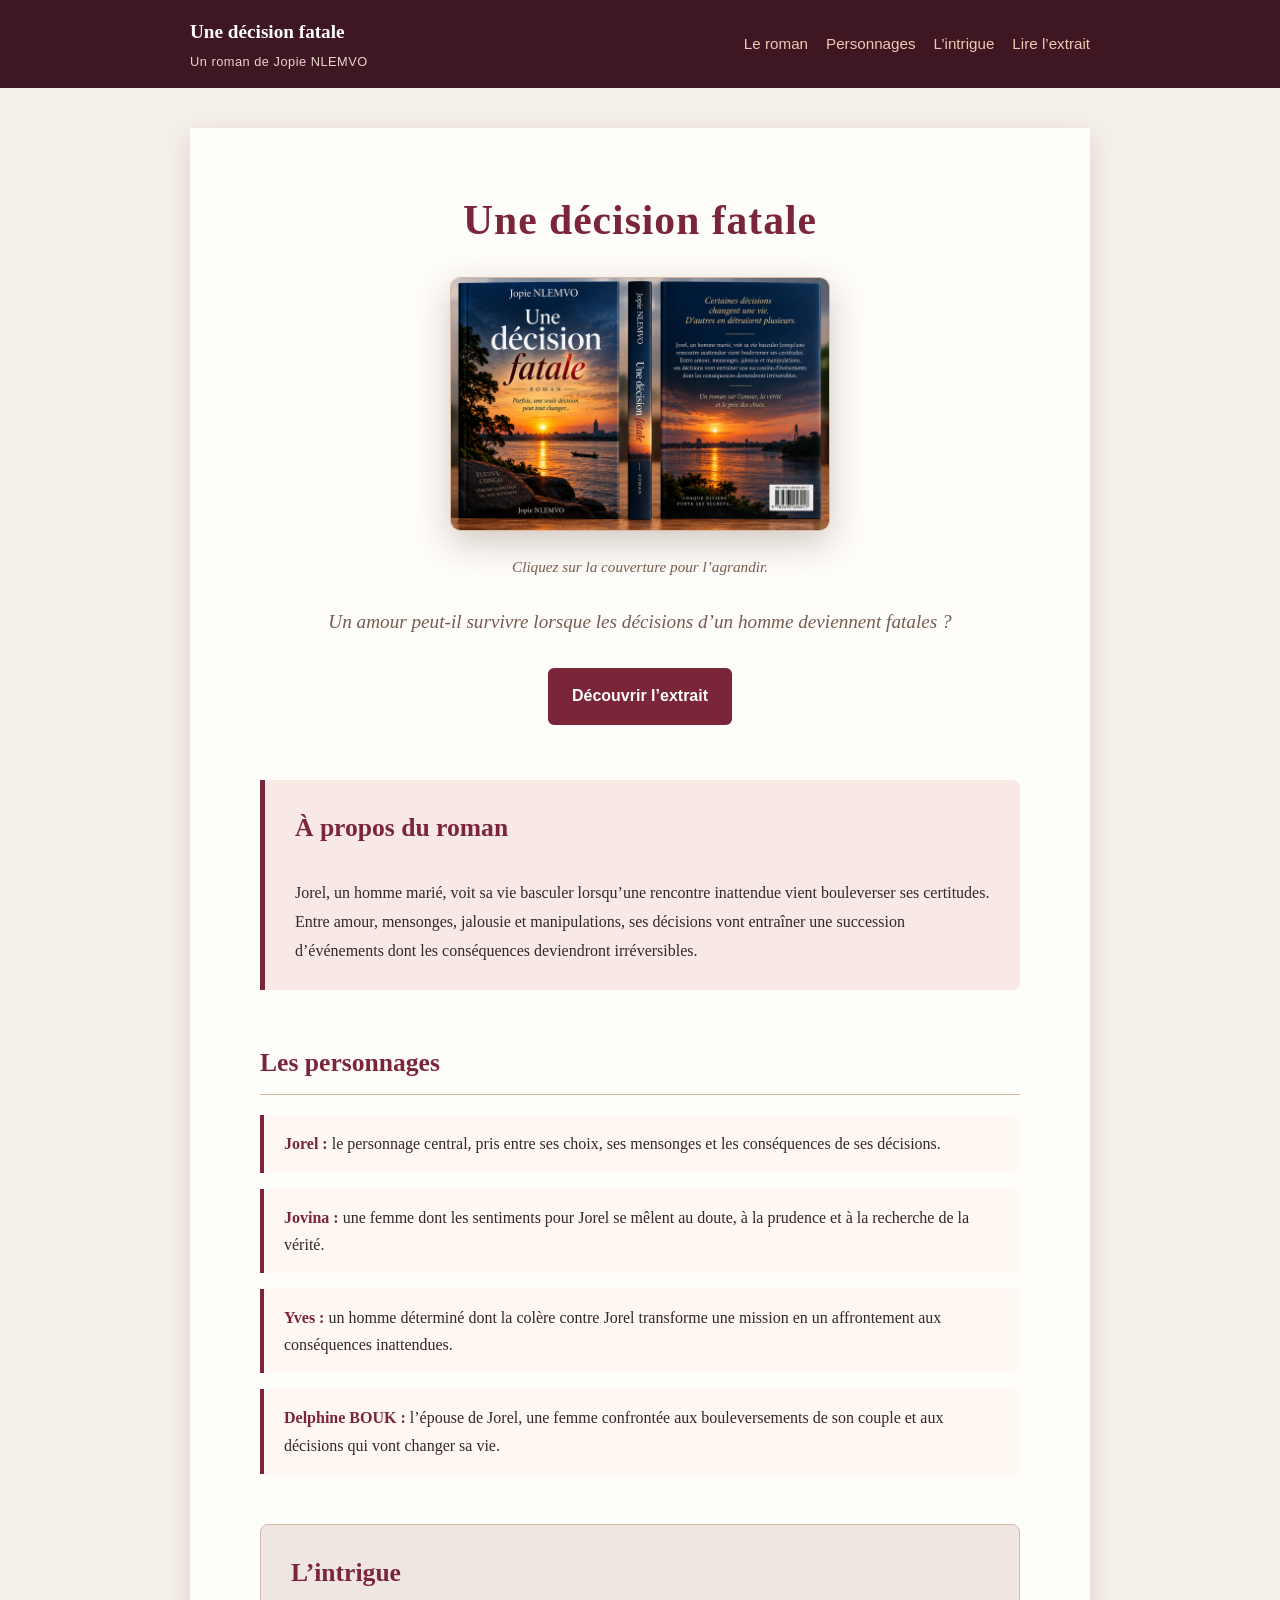
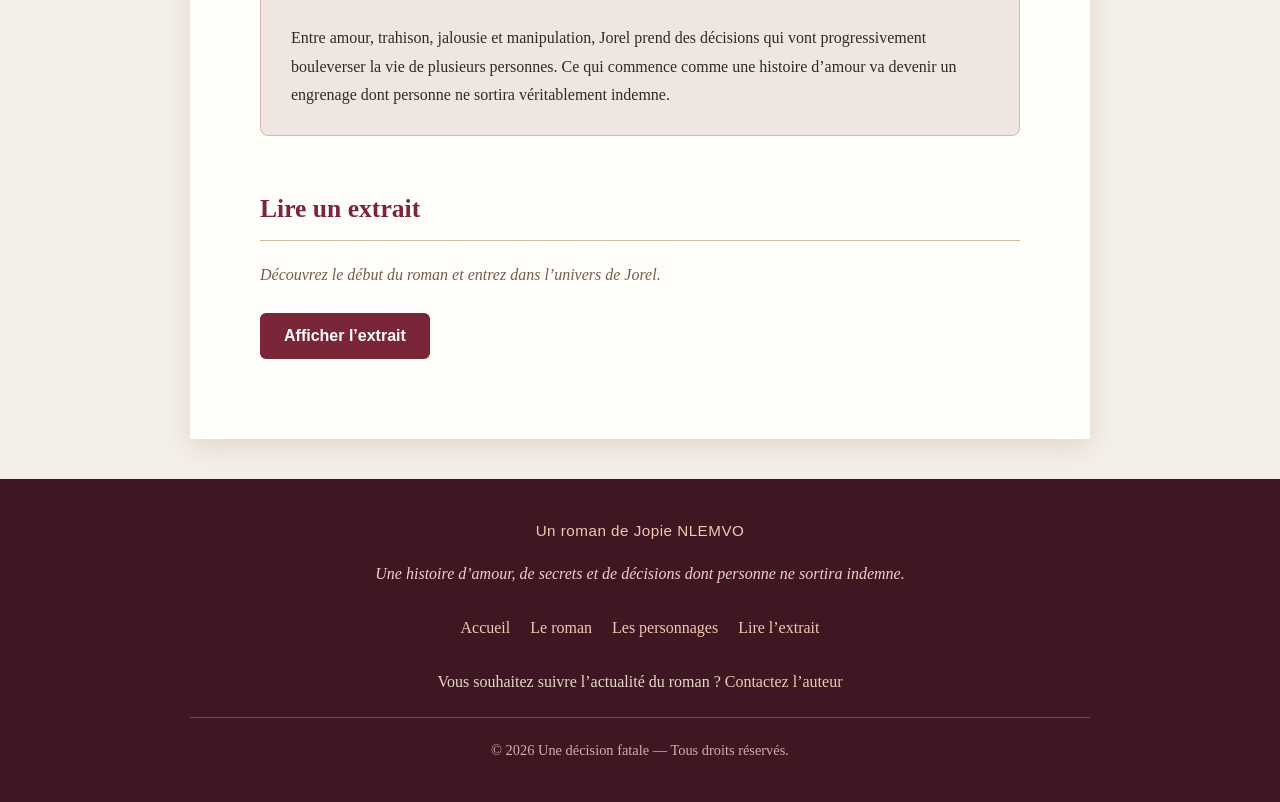
==== index.html @ bcffdbcb "Première version du site Une décision fatale" ====
<!DOCTYPE html>
<html lang="fr">
<head>
  <!-- Encodage des caractères : permet d'afficher les accents correctement -->
  <meta charset="UTF-8">

  <!-- Rend le site lisible sur téléphone et tablette -->
  <meta name="viewport" content="width=device-width, initial-scale=1.0">

  <!-- Titre affiché dans l'onglet du navigateur -->
  <title>Une décision fatale</title>

  <!-- Description utile pour les moteurs de recherche -->
  <meta
    name="description"
    content="Découvrez Une décision fatale, un roman d'amour, de secrets, de jalousie et de décisions irréversibles."
  >

  <!-- Liaison avec le fichier CSS -->
  <link rel="stylesheet" href="style.css">
</head>

<body id="top">

  <!-- En-tête du site -->
  <header class="entete">
    <div class="entete-contenu">

      <!-- Nom du roman dans l'en-tête -->
      <div class="identite-auteur">
  <a class="logo" href="#top">Une décision fatale</a>

  <p class="auteur-haut">
    Un roman de Jopie NLEMVO
  </p>
</div>

      <!-- nav contient les liens de navigation principaux -->
      <nav class="navigation" aria-label="Navigation principale">
        <a href="#a-propos">Le roman</a>
        <a href="#personnages">Personnages</a>
        <a href="#intrigue">L’intrigue</a>
        <a href="#extrait">Lire l’extrait</a>
      </nav>

    </div>
  </header>

  <!-- Contenu principal de la page -->
  <main>

    <!-- Présentation visuelle principale -->
    <section class="hero" aria-labelledby="titre-roman">
      <h1 id="titre-roman">Une décision fatale</h1>

      <!-- Bouton qui contient la couverture : l'image devient accessible au clavier -->
      <button
        id="ouvrir-couverture"
        class="bouton-couverture"
        type="button"
        aria-label="Agrandir la couverture du roman Une décision fatale"
      >
        <img
          src="couverture.png"
          alt="Couverture du roman Une décision fatale"
        >
      </button>

      <p class="consigne-couverture">
        Cliquez sur la couverture pour l’agrandir.
      </p>

      <p class="introduction">
        Un amour peut-il survivre lorsque les décisions d’un homme deviennent fatales ?
      </p>

      <!-- Lien qui dirige l'utilisateur vers la section de l'extrait -->
      <a class="bouton-principal" href="#extrait">
        Découvrir l’extrait
      </a>
    </section>

    <!-- À propos du roman -->
    <section class="a-propos" id="a-propos">
      <h2>À propos du roman</h2>

      <p>
        Jorel, un homme marié, voit sa vie basculer lorsqu’une rencontre
        inattendue vient bouleverser ses certitudes. Entre amour, mensonges,
        jalousie et manipulations, ses décisions vont entraîner une succession
        d’événements dont les conséquences deviendront irréversibles.
      </p>
    </section>

    <!-- Présentation des personnages -->
    <section class="personnages" id="personnages">
      <h2>Les personnages</h2>

      <!-- ul signifie "unordered list" : liste sans ordre numérique -->
      <ul>
        <li>
          <strong>Jorel :</strong> le personnage central, pris entre ses choix,
          ses mensonges et les conséquences de ses décisions.
        </li>

        <li>
          <strong>Jovina :</strong> une femme dont les sentiments pour Jorel se
          mêlent au doute, à la prudence et à la recherche de la vérité.
        </li>

        <li>
          <strong>Yves :</strong> un homme déterminé dont la colère contre Jorel
          transforme une mission en un affrontement aux conséquences inattendues.
        </li>

        <li>
          <strong>Delphine BOUK :</strong> l’épouse de Jorel, une femme confrontée
          aux bouleversements de son couple et aux décisions qui vont changer sa vie.
        </li>
      </ul>
    </section>

    <!-- Résumé de l'intrigue -->
    <section class="intrigue" id="intrigue">
      <h2>L’intrigue</h2>

      <p>
        Entre amour, trahison, jalousie et manipulation, Jorel prend des
        décisions qui vont progressivement bouleverser la vie de plusieurs
        personnes. Ce qui commence comme une histoire d’amour va devenir un
        engrenage dont personne ne sortira véritablement indemne.
      </p>
    </section>

    <!-- Extrait à lire -->
    <section class="extrait" id="extrait">
      <h2>Lire un extrait</h2>

      <p class="texte-extrait">
        Découvrez le début du roman et entrez dans l’univers de Jorel.
      </p>

      <!-- Bouton contrôlé par JavaScript -->
      <button
        id="bouton-extrait"
        type="button"
        aria-expanded="false"
      >
        Afficher l’extrait
      </button>

      <!-- hidden signifie que cette partie est invisible au chargement -->
      <div id="contenu-extrait" hidden>
        <h3>Chapitre 1</h3>

        <p>Le premier courrier arriva un mardi matin.</p>

        <p>
          Jorel le trouva posé sur la table, entre une facture d’électricité et
          un dessin de Pyjo.
        </p>

        <p>Il reconnut immédiatement l’enveloppe.</p>

        <p>Il resta quelques secondes sans la toucher.</p>

        <p>
          Depuis qu’il avait rencontré Maître Chérubin Banz, le divorce n’était
          plus seulement une phrase prononcée dans un bureau d’avocat.
        </p>

        <p>
          Il avait désormais une adresse.<br>
          Une date.<br>
          Des documents.<br>
          Des conséquences.
        </p>

        <p>Jorel ouvrit l’enveloppe.</p>

        <p>Il parcourut les premières lignes sans vraiment les lire.</p>

        <p>La procédure était engagée.</p>

        <p>
          Certaines informations devaient être communiquées. La situation des
          enfants devait être précisée. Le logement. Les ressources. Les dépenses.
          L’organisation de la vie quotidienne.
        </p>

        <p>Il posa le document.</p>

        <p>
          Jusqu’à présent, il avait pensé au divorce comme à une porte.<br>
          On décidait de l’ouvrir. Puis on la franchissait.
        </p>

        <p>
          Il commençait à comprendre que ce n’était pas une porte.<br>
          C’était une maison entière qu’il fallait réorganiser.
        </p>

        <p>— C’est arrivé ?</p>

        <p>La voix de Delphine BOUK le fit relever la tête.</p>

        <p>Elle venait d’entrer dans la pièce.</p>

        <p>Jorel regarda l’enveloppe.</p>

        <p>— Oui.</p>

        <p>Elle ne demanda pas ce que disait le courrier. Elle savait.</p>

        <p>Elle s’assit en face de lui.</p>

        <p>Pendant quelques secondes, aucun des deux ne parla.</p>

        <p>Puis Delphine BOUK demanda :</p>

        <p>— Tu sais déjà comment ça va fonctionner pour les enfants ?</p>

        <p>Jorel hésita.</p>

        <p>— Pas encore.</p>

        <p>— Leur école ?</p>

        <p>— Il faudra en parler.</p>

        <p>— Le logement ?</p>

        <p>— Je ne sais pas.</p>

        <p>Elle acquiesça lentement.</p>

        <p>
          Il y avait dans son regard quelque chose que Jorel connaissait mal.
          Ce n’était pas de la colère. Ce n’était pas non plus de la tristesse
          pure. C’était la fatigue de quelqu’un qui venait de comprendre qu’une
          décision prise par une personne pouvait modifier la vie de toute une
          famille.
        </p>

        <p>— Tu avais réfléchi à tout ça ? demanda-t-elle.</p>

        <p>Jorel baissa les yeux.</p>

        <p>— Je savais que ce serait compliqué.</p>

        <p>— Ce n’est pas ce que je t’ai demandé.</p>

        <p>Il releva les yeux.</p>

        <p>Elle poursuivit :</p>

        <p>— Est-ce que tu avais réfléchi à tout ça ?</p>

        <p>Jorel ne répondit pas immédiatement.</p>

        <p>— Non.</p>

        <p>Delphine BOUK hocha doucement la tête.</p>

        <p>— Moi non plus.</p>

        <p>Cette phrase le toucha davantage qu’un reproche.</p>
      </div>
    </section>
  </main>

  <!-- footer : informations situées à la fin du site -->
  <footer class="footer">
    <div class="footer-contenu">

      <p class="footer-auteur">
  Un roman de Jopie NLEMVO
</p>

      <p class="footer-phrase">
        Une histoire d’amour, de secrets et de décisions dont personne ne sortira indemne.
      </p>

      <!-- nav secondaire : liens utiles dans le pied de page -->
      <nav class="footer-navigation" aria-label="Navigation du pied de page">
        <a href="#top">Accueil</a>
        <a href="#a-propos">Le roman</a>
        <a href="#personnages">Les personnages</a>
        <a href="#extrait">Lire l’extrait</a>
      </nav>

      <!-- Remplace l'adresse par ton adresse professionnelle ou supprime ce paragraphe -->
      <p class="footer-contact">
        Vous souhaitez suivre l’actualité du roman ?
        <a href="mailto:ton-adresse@email.com">Contactez l’auteur</a>
      </p>

      <p class="footer-droits">
        © 2026 Une décision fatale — Tous droits réservés.
      </p>

    </div>
  </footer>

  <!-- Fenêtre modale : elle reste cachée jusqu'au clic sur la couverture -->
  <dialog id="fenetre-couverture" class="fenetre-couverture">
    <button
      id="fermer-couverture"
      class="fermer-couverture"
      type="button"
      aria-label="Fermer l’image agrandie"
    >
      ×
    </button>

    <img
      src="couverture.png"
      alt="Couverture agrandie du roman Une décision fatale"
    >
  </dialog>

  <!-- Liaison avec le fichier JavaScript -->
  <script src="script.js"></script>
</body>
</html>
---- style.css ----
/* Retire les marges par défaut et facilite le calcul des tailles */
* {
  box-sizing: border-box;
  margin: 0;
  padding: 0;
}

/* Rend les déplacements vers les ancres plus doux */
html {
  scroll-behavior: smooth;
}

/* Couleurs et style général de la page */
body {
  background: #f4efe8;
  color: #2f2a27;
  font-family: Georgia, "Times New Roman", serif;
  line-height: 1.8;
}

/* Empêche le contenu de toucher les bords et centre la page */
main {
  background: #fffdf9;
  box-shadow: 0 8px 25px rgba(70, 45, 30, 0.12);
  margin: 40px auto;
  max-width: 900px;
  padding: 55px 70px;
}

/* En-tête fixé en haut du document */
.entete {
  background: #3e1722;
  padding: 15px 20px;
}

/* Aligne le logo et le menu */
.entete-contenu {
  align-items: center;
  display: flex;
  justify-content: space-between;
  margin: 0 auto;
  max-width: 900px;
}

/* Style du nom du roman dans l'en-tête */
.logo {
  color: #ffffff;
  font-size: 1.2rem;
  font-weight: bold;
  text-decoration: none;
}

.identite-auteur {
  display: flex;
  flex-direction: column;
}

.auteur-haut {
  color: #ead4cb;
  font-family: Arial, sans-serif;
  font-size: 0.8rem;
  letter-spacing: 0.5px;
  margin: 0;
  text-align: left;
}

/* Place les liens du menu sur une même ligne */
.navigation {
  display: flex;
  flex-wrap: wrap;
  gap: 10px 18px;
  justify-content: center;
}

/* Style des liens du menu */
.navigation a {
  color: #f5c6b4;
  font-family: Arial, sans-serif;
  font-size: 0.95rem;
  text-decoration: none;
}

/* Style au passage de la souris */
.navigation a:hover {
  color: #ffffff;
  text-decoration: underline;
}

/* Contour visible lors de la navigation au clavier */
.navigation a:focus-visible,
.logo:focus-visible {
  outline: 2px solid #ffffff;
  outline-offset: 4px;
}

/* Zone principale avec titre, image et bouton */
.hero {
  text-align: center;
}

/* Titre principal */
h1 {
  color: #7b2638;
  font-size: 2.6rem;
  letter-spacing: 1px;
  margin-bottom: 20px;
}

/* Tous les titres de niveau 2 */
h2 {
  border-bottom: 1px solid #d8b9a5;
  color: #7b2638;
  font-size: 1.6rem;
  margin: 50px 0 20px;
  padding-bottom: 8px;
}

/* Titre de chapitre dans l'extrait */
h3 {
  color: #7b2638;
  font-size: 1.35rem;
  margin: 0 0 24px;
  text-align: center;
}

/* Phrase d'accroche */
.introduction {
  color: #765c50;
  font-size: 1.2rem;
  font-style: italic;
  margin: 24px auto;
  max-width: 650px;
  text-align: center;
}

/* Bouton qui contient la couverture */
.bouton-couverture {
  background: transparent;
  border: none;
  cursor: zoom-in;
  display: inline-block;
  padding: 0;
}

/* Image du livre sur la page */
.bouton-couverture img {
  border: 1px solid #d8b9a5;
  border-radius: 10px;
  box-shadow: 0 12px 35px rgba(70, 45, 30, 0.25);
  display: block;
  height: auto;
  max-width: 380px;
  transition: transform 0.3s ease, box-shadow 0.3s ease;
  width: 100%;
}

/* Légère animation au survol de la couverture */
.bouton-couverture:hover img {
  box-shadow: 0 16px 40px rgba(70, 45, 30, 0.35);
  transform: scale(1.03);
}

/* Contour au clavier */
.bouton-couverture:focus-visible {
  border-radius: 10px;
  outline: 3px solid #7b2638;
  outline-offset: 5px;
}

/* Petit texte sous la couverture */
.consigne-couverture {
  color: #765c50;
  font-size: 0.95rem;
  font-style: italic;
  margin: 12px 0 0;
  text-align: center;
}

/* Style général des paragraphes */
p {
  margin-bottom: 18px;
  text-align: justify;
}

/* Bouton/lien principal */
.bouton-principal {
  background: #7b2638;
  border: 2px solid #7b2638;
  border-radius: 6px;
  color: #ffffff;
  display: inline-block;
  font-family: Arial, sans-serif;
  font-size: 1rem;
  font-weight: bold;
  margin-top: 5px;
  padding: 12px 22px;
  text-decoration: none;
  transition: background 0.25s ease, color 0.25s ease, transform 0.25s ease;
}

/* Effet au survol du bouton */
.bouton-principal:hover {
  background: transparent;
  color: #7b2638;
  transform: translateY(-2px);
}

.bouton-principal:focus-visible {
  outline: 3px solid #c99675;
  outline-offset: 3px;
}

/* Bloc de présentation du roman */
.a-propos {
  background: #f8e9e5;
  border-left: 5px solid #7b2638;
  border-radius: 0 8px 8px 0;
  margin-top: 55px;
  padding: 25px 30px;
}

.a-propos h2 {
  border-bottom: none;
  margin-top: 0;
}

.a-propos p {
  margin-bottom: 0;
  text-align: left;
}

/* Liste des personnages */
.personnages ul {
  display: grid;
  gap: 16px;
  list-style: none;
}

/* Une carte pour chaque personnage */
.personnages li {
  background: #fff7f2;
  border-left: 4px solid #7b2638;
  border-radius: 0 8px 8px 0;
  line-height: 1.7;
  padding: 15px 20px;
}

/* Nom du personnage */
.personnages strong {
  color: #7b2638;
}

/* Bloc de l'intrigue */
.intrigue {
  background: #f0e6e1;
  border: 1px solid #d8b9a5;
  border-radius: 8px;
  margin-top: 50px;
  padding: 25px 30px;
}

.intrigue h2 {
  border-bottom: none;
  margin-top: 0;
}

.intrigue p {
  margin-bottom: 0;
  text-align: left;
}

/* Partie qui contient le bouton et le texte de l'extrait */
.extrait {
  margin-top: 50px;
}

/* Phrase avant le bouton */
.texte-extrait {
  color: #765c50;
  font-style: italic;
  text-align: left;
}

/* Bouton qui affiche ou cache le texte */
#bouton-extrait {
  background: #7b2638;
  border: 2px solid #7b2638;
  border-radius: 6px;
  color: #ffffff;
  cursor: pointer;
  font-family: Arial, sans-serif;
  font-size: 1rem;
  font-weight: bold;
  margin: 5px 0 25px;
  padding: 12px 22px;
  transition: background 0.25s ease, color 0.25s ease, transform 0.25s ease;
}

/* Effet du bouton extrait */
#bouton-extrait:hover {
  background: transparent;
  color: #7b2638;
  transform: translateY(-2px);
}

#bouton-extrait:focus-visible {
  outline: 3px solid #c99675;
  outline-offset: 3px;
}

/* Boîte contenant le chapitre, lorsqu'il est affiché */
#contenu-extrait {
  background: #fffaf5;
  border-left: 5px solid #7b2638;
  border-radius: 0 8px 8px 0;
  padding: 25px 30px;
}

/* Paragraphes de l'extrait */
#contenu-extrait p {
  text-align: justify;
}

/* Retire l'espace en bas du dernier paragraphe */
#contenu-extrait p:last-child {
  margin-bottom: 0;
}

/* Première lettre décorative du premier paragraphe */
#contenu-extrait p:first-of-type::first-letter {
  color: #7b2638;
  float: left;
  font-size: 3.5rem;
  line-height: 0.9;
  padding-right: 8px;
}

/* Fenêtre qui affiche la couverture agrandie */
.fenetre-couverture {
  background: transparent;
  border: none;
  margin: auto;
  max-height: 100vh;
  max-width: 100vw;
  overflow: visible;
  padding: 25px;
}

/* Fond sombre derrière la fenêtre */
.fenetre-couverture::backdrop {
  background: rgba(0, 0, 0, 0.88);
}

/* Image dans la fenêtre agrandie */
.fenetre-couverture img {
  border-radius: 8px;
  box-shadow: 0 10px 45px rgba(0, 0, 0, 0.65);
  display: block;
  height: auto;
  max-height: 90vh;
  max-width: 90vw;
  width: auto;
}

/* Bouton X pour fermer la fenêtre */
.fermer-couverture {
  background: #7b2638;
  border: 2px solid #ffffff;
  border-radius: 50%;
  color: #ffffff;
  cursor: pointer;
  font-family: Arial, sans-serif;
  font-size: 1.8rem;
  font-weight: bold;
  height: 42px;
  line-height: 32px;
  padding: 0;
  position: absolute;
  right: 5px;
  top: 5px;
  width: 42px;
}

/* Couleurs du bouton X au survol */
.fermer-couverture:hover {
  background: #ffffff;
  color: #7b2638;
}

.fermer-couverture:focus-visible {
  outline: 3px solid #ffffff;
  outline-offset: 3px;
}

/* Pied de page : partie située sous le contenu principal */
.footer {
  background: #3e1722;
  color: #f8e9e5;
  padding: 38px 20px;
  text-align: center;
}

/* Limite la largeur du contenu du footer */
.footer-contenu {
  margin: 0 auto;
  max-width: 900px;
}

/* Titre dans le footer */
.footer-titre {
  color: #ffffff;
  font-size: 1.5rem;
  font-weight: bold;
  letter-spacing: 1px;
  margin-bottom: 8px;
  text-align: center;
}

.footer-auteur {
  color: #f5c6b4;
  font-family: Arial, sans-serif;
  font-size: 0.95rem;
  letter-spacing: 0.5px;
  margin-bottom: 16px;
  text-align: center;
}

/* Phrase promotionnelle dans le footer */
.footer-phrase {
  color: #ead4cb;
  font-style: italic;
  margin: 0 auto 25px;
  max-width: 620px;
  text-align: center;
}

/* nav du footer : aligne les liens */
.footer-navigation {
  display: flex;
  flex-wrap: wrap;
  gap: 10px 20px;
  justify-content: center;
  margin-bottom: 25px;
}

/* Liens du footer */
.footer-navigation a,
.footer-contact a {
  color: #f5c6b4;
  text-decoration: none;
}

/* Effet lorsque la souris passe sur les liens */
.footer-navigation a:hover,
.footer-contact a:hover {
  color: #ffffff;
  text-decoration: underline;
}

/* Contour au clavier */
.footer-navigation a:focus-visible,
.footer-contact a:focus-visible {
  outline: 2px solid #ffffff;
  outline-offset: 4px;
}

/* Contact dans le footer */
.footer-contact {
  color: #ead4cb;
  margin-bottom: 20px;
  text-align: center;
}

/* Mentions de droits d'auteur */
.footer-droits {
  border-top: 1px solid rgba(255, 255, 255, 0.25);
  color: #cfafb0;
  font-size: 0.9rem;
  margin-bottom: 0;
  padding-top: 20px;
  text-align: center;
}

/* Adaptation sur téléphone et petits écrans */
@media (max-width: 700px) {
  .entete-contenu {
    flex-direction: column;
    gap: 12px;
  }

  .navigation {
    gap: 8px 14px;
  }

  main {
    margin: 20px 10px;
    padding: 30px 22px;
  }

  h1 {
    font-size: 2rem;
  }

  h2 {
    font-size: 1.35rem;
  }

  .introduction {
    font-size: 1.05rem;
  }

  p,
  #contenu-extrait p {
    line-height: 1.7;
    text-align: left;
  }

  .bouton-couverture img {
    max-width: 280px;
  }

  .a-propos,
  .intrigue,
  #contenu-extrait {
    padding: 20px;
  }

  .personnages li {
    padding: 15px;
  }

  #bouton-extrait {
    width: 100%;
  }

  .fenetre-couverture {
    padding: 15px;
  }

  .fenetre-couverture img {
    max-height: 86vh;
    max-width: 94vw;
  }

  .fermer-couverture {
    right: 0;
    top: 0;
  }

  .footer {
    padding: 30px 20px;
  }

  .footer-navigation {
    align-items: center;
    flex-direction: column;
    gap: 10px;
  }
}
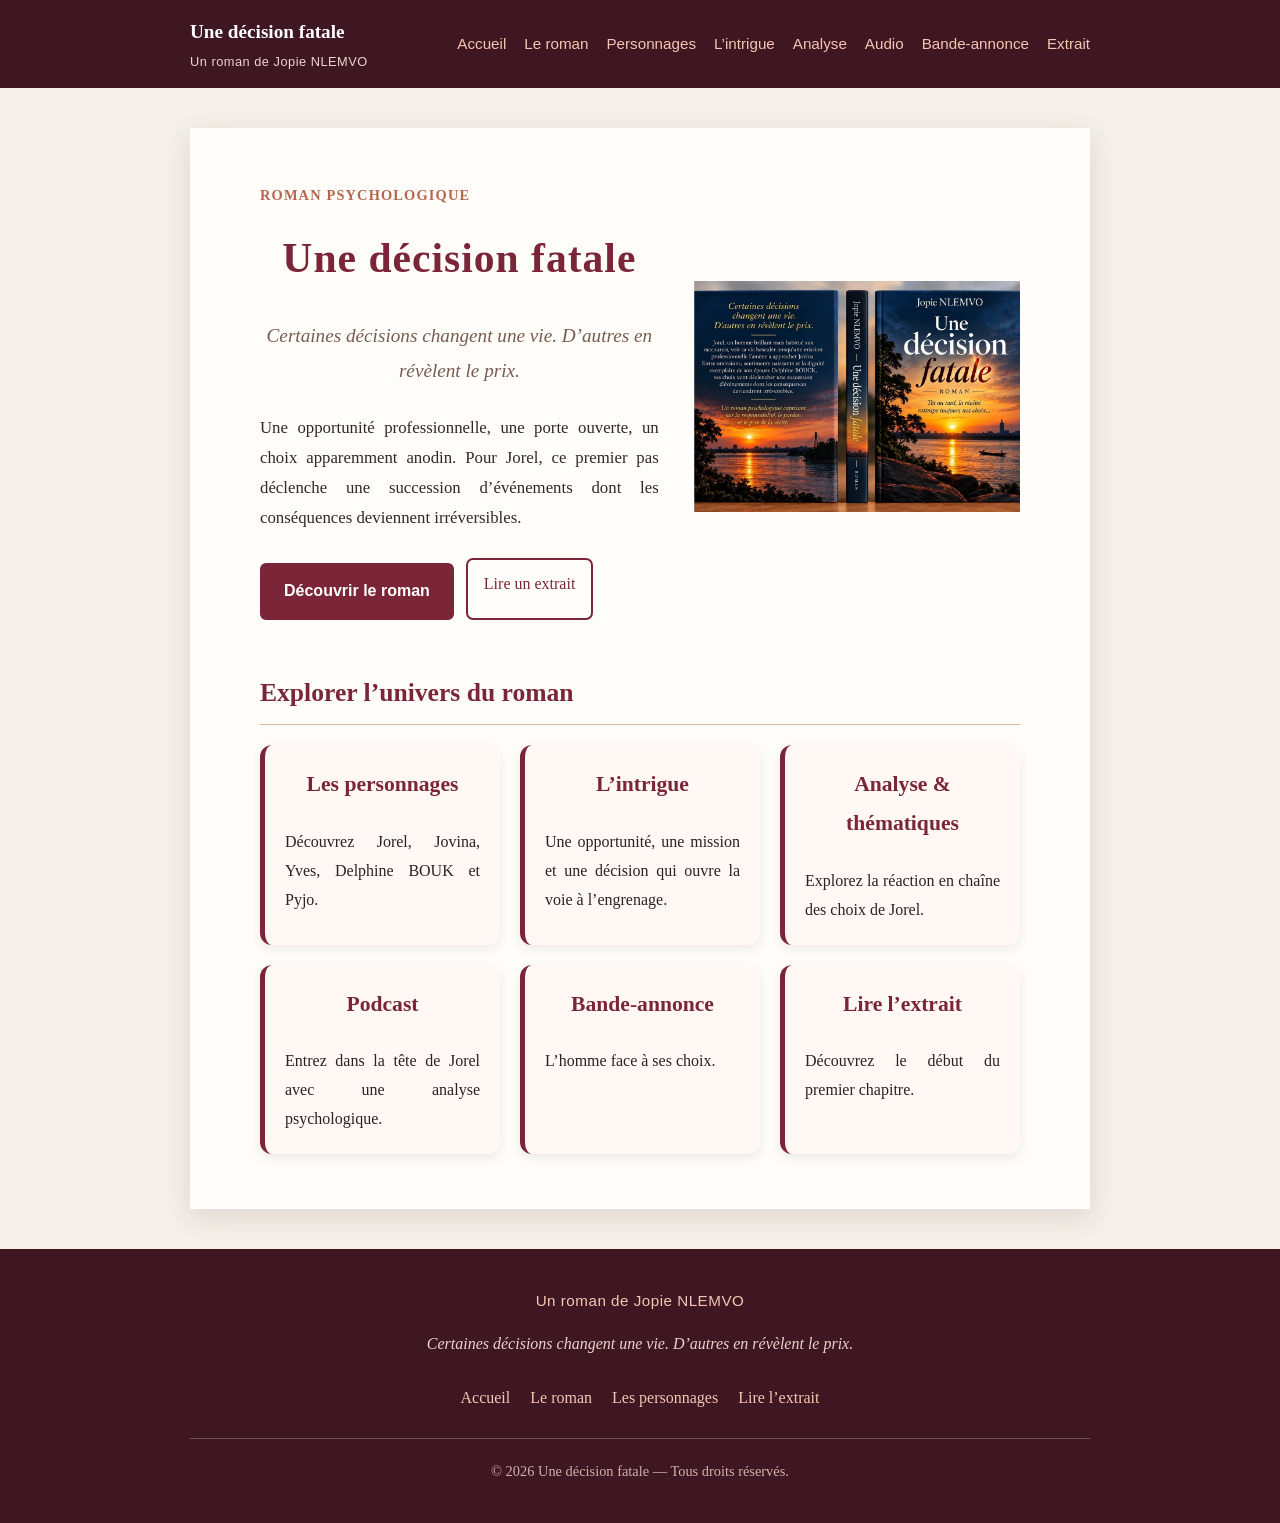
==== commit f6c40104: "Add files via upload" ====
--- a/index.html
+++ b/index.html
@@ -1,325 +1,170 @@
-<!DOCTYPE html>
-<html lang="fr">
-<head>
-  <!-- Encodage des caractères : permet d'afficher les accents correctement -->
-  <meta charset="UTF-8">
-
-  <!-- Rend le site lisible sur téléphone et tablette -->
-  <meta name="viewport" content="width=device-width, initial-scale=1.0">
-
-  <!-- Titre affiché dans l'onglet du navigateur -->
-  <title>Une décision fatale</title>
-
-  <!-- Description utile pour les moteurs de recherche -->
-  <meta
-    name="description"
-    content="Découvrez Une décision fatale, un roman d'amour, de secrets, de jalousie et de décisions irréversibles."
-  >
-
-  <!-- Liaison avec le fichier CSS -->
-  <link rel="stylesheet" href="style.css">
-</head>
-
-<body id="top">
-
-  <!-- En-tête du site -->
-  <header class="entete">
-    <div class="entete-contenu">
-
-      <!-- Nom du roman dans l'en-tête -->
-      <div class="identite-auteur">
-  <a class="logo" href="#top">Une décision fatale</a>
-
-  <p class="auteur-haut">
-    Un roman de Jopie NLEMVO
-  </p>
-</div>
-
-      <!-- nav contient les liens de navigation principaux -->
-      <nav class="navigation" aria-label="Navigation principale">
-        <a href="#a-propos">Le roman</a>
-        <a href="#personnages">Personnages</a>
-        <a href="#intrigue">L’intrigue</a>
-        <a href="#extrait">Lire l’extrait</a>
-      </nav>
-
-    </div>
-  </header>
-
-  <!-- Contenu principal de la page -->
-  <main>
-
-    <!-- Présentation visuelle principale -->
-    <section class="hero" aria-labelledby="titre-roman">
-      <h1 id="titre-roman">Une décision fatale</h1>
-
-      <!-- Bouton qui contient la couverture : l'image devient accessible au clavier -->
-      <button
-        id="ouvrir-couverture"
-        class="bouton-couverture"
-        type="button"
-        aria-label="Agrandir la couverture du roman Une décision fatale"
-      >
-        <img
-          src="couverture.png"
-          alt="Couverture du roman Une décision fatale"
-        >
-      </button>
-
-      <p class="consigne-couverture">
-        Cliquez sur la couverture pour l’agrandir.
-      </p>
-
-      <p class="introduction">
-        Un amour peut-il survivre lorsque les décisions d’un homme deviennent fatales ?
-      </p>
-
-      <!-- Lien qui dirige l'utilisateur vers la section de l'extrait -->
-      <a class="bouton-principal" href="#extrait">
-        Découvrir l’extrait
-      </a>
-    </section>
-
-    <!-- À propos du roman -->
-    <section class="a-propos" id="a-propos">
-      <h2>À propos du roman</h2>
-
-      <p>
-        Jorel, un homme marié, voit sa vie basculer lorsqu’une rencontre
-        inattendue vient bouleverser ses certitudes. Entre amour, mensonges,
-        jalousie et manipulations, ses décisions vont entraîner une succession
-        d’événements dont les conséquences deviendront irréversibles.
-      </p>
-    </section>
-
-    <!-- Présentation des personnages -->
-    <section class="personnages" id="personnages">
-      <h2>Les personnages</h2>
-
-      <!-- ul signifie "unordered list" : liste sans ordre numérique -->
-      <ul>
-        <li>
-          <strong>Jorel :</strong> le personnage central, pris entre ses choix,
-          ses mensonges et les conséquences de ses décisions.
-        </li>
-
-        <li>
-          <strong>Jovina :</strong> une femme dont les sentiments pour Jorel se
-          mêlent au doute, à la prudence et à la recherche de la vérité.
-        </li>
-
-        <li>
-          <strong>Yves :</strong> un homme déterminé dont la colère contre Jorel
-          transforme une mission en un affrontement aux conséquences inattendues.
-        </li>
-
-        <li>
-          <strong>Delphine BOUK :</strong> l’épouse de Jorel, une femme confrontée
-          aux bouleversements de son couple et aux décisions qui vont changer sa vie.
-        </li>
-      </ul>
-    </section>
-
-    <!-- Résumé de l'intrigue -->
-    <section class="intrigue" id="intrigue">
-      <h2>L’intrigue</h2>
-
-      <p>
-        Entre amour, trahison, jalousie et manipulation, Jorel prend des
-        décisions qui vont progressivement bouleverser la vie de plusieurs
-        personnes. Ce qui commence comme une histoire d’amour va devenir un
-        engrenage dont personne ne sortira véritablement indemne.
-      </p>
-    </section>
-
-    <!-- Extrait à lire -->
-    <section class="extrait" id="extrait">
-      <h2>Lire un extrait</h2>
-
-      <p class="texte-extrait">
-        Découvrez le début du roman et entrez dans l’univers de Jorel.
-      </p>
-
-      <!-- Bouton contrôlé par JavaScript -->
-      <button
-        id="bouton-extrait"
-        type="button"
-        aria-expanded="false"
-      >
-        Afficher l’extrait
-      </button>
-
-      <!-- hidden signifie que cette partie est invisible au chargement -->
-      <div id="contenu-extrait" hidden>
-        <h3>Chapitre 1</h3>
-
-        <p>Le premier courrier arriva un mardi matin.</p>
-
-        <p>
-          Jorel le trouva posé sur la table, entre une facture d’électricité et
-          un dessin de Pyjo.
-        </p>
-
-        <p>Il reconnut immédiatement l’enveloppe.</p>
-
-        <p>Il resta quelques secondes sans la toucher.</p>
-
-        <p>
-          Depuis qu’il avait rencontré Maître Chérubin Banz, le divorce n’était
-          plus seulement une phrase prononcée dans un bureau d’avocat.
-        </p>
-
-        <p>
-          Il avait désormais une adresse.<br>
-          Une date.<br>
-          Des documents.<br>
-          Des conséquences.
-        </p>
-
-        <p>Jorel ouvrit l’enveloppe.</p>
-
-        <p>Il parcourut les premières lignes sans vraiment les lire.</p>
-
-        <p>La procédure était engagée.</p>
-
-        <p>
-          Certaines informations devaient être communiquées. La situation des
-          enfants devait être précisée. Le logement. Les ressources. Les dépenses.
-          L’organisation de la vie quotidienne.
-        </p>
-
-        <p>Il posa le document.</p>
-
-        <p>
-          Jusqu’à présent, il avait pensé au divorce comme à une porte.<br>
-          On décidait de l’ouvrir. Puis on la franchissait.
-        </p>
-
-        <p>
-          Il commençait à comprendre que ce n’était pas une porte.<br>
-          C’était une maison entière qu’il fallait réorganiser.
-        </p>
-
-        <p>— C’est arrivé ?</p>
-
-        <p>La voix de Delphine BOUK le fit relever la tête.</p>
-
-        <p>Elle venait d’entrer dans la pièce.</p>
-
-        <p>Jorel regarda l’enveloppe.</p>
-
-        <p>— Oui.</p>
-
-        <p>Elle ne demanda pas ce que disait le courrier. Elle savait.</p>
-
-        <p>Elle s’assit en face de lui.</p>
-
-        <p>Pendant quelques secondes, aucun des deux ne parla.</p>
-
-        <p>Puis Delphine BOUK demanda :</p>
-
-        <p>— Tu sais déjà comment ça va fonctionner pour les enfants ?</p>
-
-        <p>Jorel hésita.</p>
-
-        <p>— Pas encore.</p>
-
-        <p>— Leur école ?</p>
-
-        <p>— Il faudra en parler.</p>
-
-        <p>— Le logement ?</p>
-
-        <p>— Je ne sais pas.</p>
-
-        <p>Elle acquiesça lentement.</p>
-
-        <p>
-          Il y avait dans son regard quelque chose que Jorel connaissait mal.
-          Ce n’était pas de la colère. Ce n’était pas non plus de la tristesse
-          pure. C’était la fatigue de quelqu’un qui venait de comprendre qu’une
-          décision prise par une personne pouvait modifier la vie de toute une
-          famille.
-        </p>
-
-        <p>— Tu avais réfléchi à tout ça ? demanda-t-elle.</p>
-
-        <p>Jorel baissa les yeux.</p>
-
-        <p>— Je savais que ce serait compliqué.</p>
-
-        <p>— Ce n’est pas ce que je t’ai demandé.</p>
-
-        <p>Il releva les yeux.</p>
-
-        <p>Elle poursuivit :</p>
-
-        <p>— Est-ce que tu avais réfléchi à tout ça ?</p>
-
-        <p>Jorel ne répondit pas immédiatement.</p>
-
-        <p>— Non.</p>
-
-        <p>Delphine BOUK hocha doucement la tête.</p>
-
-        <p>— Moi non plus.</p>
-
-        <p>Cette phrase le toucha davantage qu’un reproche.</p>
-      </div>
-    </section>
-  </main>
-
-  <!-- footer : informations situées à la fin du site -->
-  <footer class="footer">
-    <div class="footer-contenu">
-
-      <p class="footer-auteur">
-  Un roman de Jopie NLEMVO
-</p>
-
-      <p class="footer-phrase">
-        Une histoire d’amour, de secrets et de décisions dont personne ne sortira indemne.
-      </p>
-
-      <!-- nav secondaire : liens utiles dans le pied de page -->
-      <nav class="footer-navigation" aria-label="Navigation du pied de page">
-        <a href="#top">Accueil</a>
-        <a href="#a-propos">Le roman</a>
-        <a href="#personnages">Les personnages</a>
-        <a href="#extrait">Lire l’extrait</a>
-      </nav>
-
-      <!-- Remplace l'adresse par ton adresse professionnelle ou supprime ce paragraphe -->
-      <p class="footer-contact">
-        Vous souhaitez suivre l’actualité du roman ?
-        <a href="mailto:ton-adresse@email.com">Contactez l’auteur</a>
-      </p>
-
-      <p class="footer-droits">
-        © 2026 Une décision fatale — Tous droits réservés.
-      </p>
-
-    </div>
-  </footer>
-
-  <!-- Fenêtre modale : elle reste cachée jusqu'au clic sur la couverture -->
-  <dialog id="fenetre-couverture" class="fenetre-couverture">
-    <button
-      id="fermer-couverture"
-      class="fermer-couverture"
-      type="button"
-      aria-label="Fermer l’image agrandie"
-    >
-      ×
-    </button>
-
-    <img
-      src="couverture.png"
-      alt="Couverture agrandie du roman Une décision fatale"
-    >
-  </dialog>
-
-  <!-- Liaison avec le fichier JavaScript -->
-  <script src="script.js"></script>
-</body>
+<!DOCTYPE html>
+<html lang="fr">
+<head>
+  <meta charset="UTF-8">
+  <meta name="viewport" content="width=device-width, initial-scale=1.0">
+
+  <title>Une décision fatale — Jopie NLEMVO</title>
+
+  <meta
+    name="description"
+    content="Site officiel du roman Une décision fatale de Jopie NLEMVO."
+  >
+
+  <link rel="stylesheet" href="style.css">
+</head>
+
+<body id="top">
+
+  <header class="entete">
+    <div class="entete-contenu">
+
+      <div class="identite-auteur">
+        <a class="logo" href="index.html">Une décision fatale</a>
+
+        <p class="auteur-haut">
+          Un roman de Jopie NLEMVO
+        </p>
+      </div>
+
+      <nav class="navigation" aria-label="Navigation principale">
+        <a href="index.html">Accueil</a>
+        <a href="roman.html">Le roman</a>
+        <a href="personnages.html">Personnages</a>
+        <a href="intrigue.html">L’intrigue</a>
+        <a href="analyse.html">Analyse</a>
+        <a href="audio.html">Audio</a>
+        <a href="video.html">Bande-annonce</a>
+        <a href="extrait.html">Extrait</a>
+      </nav>
+
+    </div>
+  </header>
+
+  <main>
+
+    <section class="hero accueil" aria-labelledby="titre-roman">
+
+      <div class="hero-texte">
+        <p class="sur-titre">Roman psychologique</p>
+
+        <h1 id="titre-roman">Une décision fatale</h1>
+
+        <p class="introduction">
+          Certaines décisions changent une vie.
+          D’autres en révèlent le prix.
+        </p>
+
+        <p class="resume-court">
+          Une opportunité professionnelle, une porte ouverte, un choix
+          apparemment anodin. Pour Jorel, ce premier pas déclenche une
+          succession d’événements dont les conséquences deviennent
+          irréversibles.
+        </p>
+
+        <div class="actions-accueil">
+          <a class="bouton-principal" href="roman.html">
+            Découvrir le roman
+          </a>
+
+          <a class="bouton-secondaire" href="extrait.html">
+            Lire un extrait
+          </a>
+        </div>
+      </div>
+
+      <div class="hero-visuel">
+        <img
+          class="couverture-roman"
+          src="couverture-roman.jpg"
+          alt="Couverture complète du roman Une décision fatale"
+        >
+      </div>
+
+    </section>
+
+    <section class="parcours">
+      <h2>Explorer l’univers du roman</h2>
+
+      <div class="cartes-navigation">
+
+        <a class="carte-navigation" href="personnages.html">
+          <h3>Les personnages</h3>
+
+          <p>
+            Découvrez Jorel, Jovina, Yves, Delphine BOUK et Pyjo.
+          </p>
+        </a>
+
+        <a class="carte-navigation" href="intrigue.html">
+          <h3>L’intrigue</h3>
+
+          <p>
+            Une opportunité, une mission et une décision qui ouvre la voie à l’engrenage.
+          </p>
+        </a>
+
+        <a class="carte-navigation" href="analyse.html">
+          <h3>Analyse &amp; thématiques</h3>
+
+          <p>
+            Explorez la réaction en chaîne des choix de Jorel.
+          </p>
+        </a>
+
+        <a class="carte-navigation" href="audio.html">
+          <h3>Podcast</h3>
+
+          <p>
+            Entrez dans la tête de Jorel avec une analyse psychologique.
+          </p>
+        </a>
+
+        <a class="carte-navigation" href="video.html">
+          <h3>Bande-annonce</h3>
+
+          <p>
+            L’homme face à ses choix.
+          </p>
+        </a>
+
+        <a class="carte-navigation" href="extrait.html">
+          <h3>Lire l’extrait</h3>
+
+          <p>
+            Découvrez le début du premier chapitre.
+          </p>
+        </a>
+
+      </div>
+    </section>
+
+  </main>
+
+  <footer class="footer">
+    <div class="footer-contenu">
+
+      <p class="footer-auteur">
+        Un roman de Jopie NLEMVO
+      </p>
+
+      <p class="footer-phrase">
+        Certaines décisions changent une vie. D’autres en révèlent le prix.
+      </p>
+
+      <nav class="footer-navigation" aria-label="Navigation du pied de page">
+        <a href="index.html">Accueil</a>
+        <a href="roman.html">Le roman</a>
+        <a href="personnages.html">Les personnages</a>
+        <a href="extrait.html">Lire l’extrait</a>
+      </nav>
+
+      <p class="footer-droits">
+        © 2026 Une décision fatale — Tous droits réservés.
+      </p>
+
+    </div>
+  </footer>
+
+</body>
 </html>
--- a/style.css
+++ b/style.css
@@ -1,559 +1,1070 @@
-/* Retire les marges par défaut et facilite le calcul des tailles */
-* {
-  box-sizing: border-box;
-  margin: 0;
-  padding: 0;
-}
-
-/* Rend les déplacements vers les ancres plus doux */
-html {
-  scroll-behavior: smooth;
-}
-
-/* Couleurs et style général de la page */
-body {
-  background: #f4efe8;
-  color: #2f2a27;
-  font-family: Georgia, "Times New Roman", serif;
-  line-height: 1.8;
-}
-
-/* Empêche le contenu de toucher les bords et centre la page */
-main {
-  background: #fffdf9;
-  box-shadow: 0 8px 25px rgba(70, 45, 30, 0.12);
-  margin: 40px auto;
-  max-width: 900px;
-  padding: 55px 70px;
-}
-
-/* En-tête fixé en haut du document */
-.entete {
-  background: #3e1722;
-  padding: 15px 20px;
-}
-
-/* Aligne le logo et le menu */
-.entete-contenu {
-  align-items: center;
-  display: flex;
-  justify-content: space-between;
-  margin: 0 auto;
-  max-width: 900px;
-}
-
-/* Style du nom du roman dans l'en-tête */
-.logo {
-  color: #ffffff;
-  font-size: 1.2rem;
-  font-weight: bold;
-  text-decoration: none;
-}
-
-.identite-auteur {
-  display: flex;
-  flex-direction: column;
-}
-
-.auteur-haut {
-  color: #ead4cb;
-  font-family: Arial, sans-serif;
-  font-size: 0.8rem;
-  letter-spacing: 0.5px;
-  margin: 0;
-  text-align: left;
-}
-
-/* Place les liens du menu sur une même ligne */
-.navigation {
-  display: flex;
-  flex-wrap: wrap;
-  gap: 10px 18px;
-  justify-content: center;
-}
-
-/* Style des liens du menu */
-.navigation a {
-  color: #f5c6b4;
-  font-family: Arial, sans-serif;
-  font-size: 0.95rem;
-  text-decoration: none;
-}
-
-/* Style au passage de la souris */
-.navigation a:hover {
-  color: #ffffff;
-  text-decoration: underline;
-}
-
-/* Contour visible lors de la navigation au clavier */
-.navigation a:focus-visible,
-.logo:focus-visible {
-  outline: 2px solid #ffffff;
-  outline-offset: 4px;
-}
-
-/* Zone principale avec titre, image et bouton */
-.hero {
-  text-align: center;
-}
-
-/* Titre principal */
-h1 {
-  color: #7b2638;
-  font-size: 2.6rem;
-  letter-spacing: 1px;
-  margin-bottom: 20px;
-}
-
-/* Tous les titres de niveau 2 */
-h2 {
-  border-bottom: 1px solid #d8b9a5;
-  color: #7b2638;
-  font-size: 1.6rem;
-  margin: 50px 0 20px;
-  padding-bottom: 8px;
-}
-
-/* Titre de chapitre dans l'extrait */
-h3 {
-  color: #7b2638;
-  font-size: 1.35rem;
-  margin: 0 0 24px;
-  text-align: center;
-}
-
-/* Phrase d'accroche */
-.introduction {
-  color: #765c50;
-  font-size: 1.2rem;
-  font-style: italic;
-  margin: 24px auto;
-  max-width: 650px;
-  text-align: center;
-}
-
-/* Bouton qui contient la couverture */
-.bouton-couverture {
-  background: transparent;
-  border: none;
-  cursor: zoom-in;
-  display: inline-block;
-  padding: 0;
-}
-
-/* Image du livre sur la page */
-.bouton-couverture img {
-  border: 1px solid #d8b9a5;
-  border-radius: 10px;
-  box-shadow: 0 12px 35px rgba(70, 45, 30, 0.25);
-  display: block;
-  height: auto;
-  max-width: 380px;
-  transition: transform 0.3s ease, box-shadow 0.3s ease;
-  width: 100%;
-}
-
-/* Légère animation au survol de la couverture */
-.bouton-couverture:hover img {
-  box-shadow: 0 16px 40px rgba(70, 45, 30, 0.35);
-  transform: scale(1.03);
-}
-
-/* Contour au clavier */
-.bouton-couverture:focus-visible {
-  border-radius: 10px;
-  outline: 3px solid #7b2638;
-  outline-offset: 5px;
-}
-
-/* Petit texte sous la couverture */
-.consigne-couverture {
-  color: #765c50;
-  font-size: 0.95rem;
-  font-style: italic;
-  margin: 12px 0 0;
-  text-align: center;
-}
-
-/* Style général des paragraphes */
-p {
-  margin-bottom: 18px;
-  text-align: justify;
-}
-
-/* Bouton/lien principal */
-.bouton-principal {
-  background: #7b2638;
-  border: 2px solid #7b2638;
-  border-radius: 6px;
-  color: #ffffff;
-  display: inline-block;
-  font-family: Arial, sans-serif;
-  font-size: 1rem;
-  font-weight: bold;
-  margin-top: 5px;
-  padding: 12px 22px;
-  text-decoration: none;
-  transition: background 0.25s ease, color 0.25s ease, transform 0.25s ease;
-}
-
-/* Effet au survol du bouton */
-.bouton-principal:hover {
-  background: transparent;
-  color: #7b2638;
-  transform: translateY(-2px);
-}
-
-.bouton-principal:focus-visible {
-  outline: 3px solid #c99675;
-  outline-offset: 3px;
-}
-
-/* Bloc de présentation du roman */
-.a-propos {
-  background: #f8e9e5;
-  border-left: 5px solid #7b2638;
-  border-radius: 0 8px 8px 0;
-  margin-top: 55px;
-  padding: 25px 30px;
-}
-
-.a-propos h2 {
-  border-bottom: none;
-  margin-top: 0;
-}
-
-.a-propos p {
-  margin-bottom: 0;
-  text-align: left;
-}
-
-/* Liste des personnages */
-.personnages ul {
-  display: grid;
-  gap: 16px;
-  list-style: none;
-}
-
-/* Une carte pour chaque personnage */
-.personnages li {
-  background: #fff7f2;
-  border-left: 4px solid #7b2638;
-  border-radius: 0 8px 8px 0;
-  line-height: 1.7;
-  padding: 15px 20px;
-}
-
-/* Nom du personnage */
-.personnages strong {
-  color: #7b2638;
-}
-
-/* Bloc de l'intrigue */
-.intrigue {
-  background: #f0e6e1;
-  border: 1px solid #d8b9a5;
-  border-radius: 8px;
-  margin-top: 50px;
-  padding: 25px 30px;
-}
-
-.intrigue h2 {
-  border-bottom: none;
-  margin-top: 0;
-}
-
-.intrigue p {
-  margin-bottom: 0;
-  text-align: left;
-}
-
-/* Partie qui contient le bouton et le texte de l'extrait */
-.extrait {
-  margin-top: 50px;
-}
-
-/* Phrase avant le bouton */
-.texte-extrait {
-  color: #765c50;
-  font-style: italic;
-  text-align: left;
-}
-
-/* Bouton qui affiche ou cache le texte */
-#bouton-extrait {
-  background: #7b2638;
-  border: 2px solid #7b2638;
-  border-radius: 6px;
-  color: #ffffff;
-  cursor: pointer;
-  font-family: Arial, sans-serif;
-  font-size: 1rem;
-  font-weight: bold;
-  margin: 5px 0 25px;
-  padding: 12px 22px;
-  transition: background 0.25s ease, color 0.25s ease, transform 0.25s ease;
-}
-
-/* Effet du bouton extrait */
-#bouton-extrait:hover {
-  background: transparent;
-  color: #7b2638;
-  transform: translateY(-2px);
-}
-
-#bouton-extrait:focus-visible {
-  outline: 3px solid #c99675;
-  outline-offset: 3px;
-}
-
-/* Boîte contenant le chapitre, lorsqu'il est affiché */
-#contenu-extrait {
-  background: #fffaf5;
-  border-left: 5px solid #7b2638;
-  border-radius: 0 8px 8px 0;
-  padding: 25px 30px;
-}
-
-/* Paragraphes de l'extrait */
-#contenu-extrait p {
-  text-align: justify;
-}
-
-/* Retire l'espace en bas du dernier paragraphe */
-#contenu-extrait p:last-child {
-  margin-bottom: 0;
-}
-
-/* Première lettre décorative du premier paragraphe */
-#contenu-extrait p:first-of-type::first-letter {
-  color: #7b2638;
-  float: left;
-  font-size: 3.5rem;
-  line-height: 0.9;
-  padding-right: 8px;
-}
-
-/* Fenêtre qui affiche la couverture agrandie */
-.fenetre-couverture {
-  background: transparent;
-  border: none;
-  margin: auto;
-  max-height: 100vh;
-  max-width: 100vw;
-  overflow: visible;
-  padding: 25px;
-}
-
-/* Fond sombre derrière la fenêtre */
-.fenetre-couverture::backdrop {
-  background: rgba(0, 0, 0, 0.88);
-}
-
-/* Image dans la fenêtre agrandie */
-.fenetre-couverture img {
-  border-radius: 8px;
-  box-shadow: 0 10px 45px rgba(0, 0, 0, 0.65);
-  display: block;
-  height: auto;
-  max-height: 90vh;
-  max-width: 90vw;
-  width: auto;
-}
-
-/* Bouton X pour fermer la fenêtre */
-.fermer-couverture {
-  background: #7b2638;
-  border: 2px solid #ffffff;
-  border-radius: 50%;
-  color: #ffffff;
-  cursor: pointer;
-  font-family: Arial, sans-serif;
-  font-size: 1.8rem;
-  font-weight: bold;
-  height: 42px;
-  line-height: 32px;
-  padding: 0;
-  position: absolute;
-  right: 5px;
-  top: 5px;
-  width: 42px;
-}
-
-/* Couleurs du bouton X au survol */
-.fermer-couverture:hover {
-  background: #ffffff;
-  color: #7b2638;
-}
-
-.fermer-couverture:focus-visible {
-  outline: 3px solid #ffffff;
-  outline-offset: 3px;
-}
-
-/* Pied de page : partie située sous le contenu principal */
-.footer {
-  background: #3e1722;
-  color: #f8e9e5;
-  padding: 38px 20px;
-  text-align: center;
-}
-
-/* Limite la largeur du contenu du footer */
-.footer-contenu {
-  margin: 0 auto;
-  max-width: 900px;
-}
-
-/* Titre dans le footer */
-.footer-titre {
-  color: #ffffff;
-  font-size: 1.5rem;
-  font-weight: bold;
-  letter-spacing: 1px;
-  margin-bottom: 8px;
-  text-align: center;
-}
-
-.footer-auteur {
-  color: #f5c6b4;
-  font-family: Arial, sans-serif;
-  font-size: 0.95rem;
-  letter-spacing: 0.5px;
-  margin-bottom: 16px;
-  text-align: center;
-}
-
-/* Phrase promotionnelle dans le footer */
-.footer-phrase {
-  color: #ead4cb;
-  font-style: italic;
-  margin: 0 auto 25px;
-  max-width: 620px;
-  text-align: center;
-}
-
-/* nav du footer : aligne les liens */
-.footer-navigation {
-  display: flex;
-  flex-wrap: wrap;
-  gap: 10px 20px;
-  justify-content: center;
-  margin-bottom: 25px;
-}
-
-/* Liens du footer */
-.footer-navigation a,
-.footer-contact a {
-  color: #f5c6b4;
-  text-decoration: none;
-}
-
-/* Effet lorsque la souris passe sur les liens */
-.footer-navigation a:hover,
-.footer-contact a:hover {
-  color: #ffffff;
-  text-decoration: underline;
-}
-
-/* Contour au clavier */
-.footer-navigation a:focus-visible,
-.footer-contact a:focus-visible {
-  outline: 2px solid #ffffff;
-  outline-offset: 4px;
-}
-
-/* Contact dans le footer */
-.footer-contact {
-  color: #ead4cb;
-  margin-bottom: 20px;
-  text-align: center;
-}
-
-/* Mentions de droits d'auteur */
-.footer-droits {
-  border-top: 1px solid rgba(255, 255, 255, 0.25);
-  color: #cfafb0;
-  font-size: 0.9rem;
-  margin-bottom: 0;
-  padding-top: 20px;
-  text-align: center;
-}
-
-/* Adaptation sur téléphone et petits écrans */
-@media (max-width: 700px) {
-  .entete-contenu {
-    flex-direction: column;
-    gap: 12px;
-  }
-
-  .navigation {
-    gap: 8px 14px;
-  }
-
-  main {
-    margin: 20px 10px;
-    padding: 30px 22px;
-  }
-
-  h1 {
-    font-size: 2rem;
-  }
-
-  h2 {
-    font-size: 1.35rem;
-  }
-
-  .introduction {
-    font-size: 1.05rem;
-  }
-
-  p,
-  #contenu-extrait p {
-    line-height: 1.7;
-    text-align: left;
-  }
-
-  .bouton-couverture img {
-    max-width: 280px;
-  }
-
-  .a-propos,
-  .intrigue,
-  #contenu-extrait {
-    padding: 20px;
-  }
-
-  .personnages li {
-    padding: 15px;
-  }
-
-  #bouton-extrait {
-    width: 100%;
-  }
-
-  .fenetre-couverture {
-    padding: 15px;
-  }
-
-  .fenetre-couverture img {
-    max-height: 86vh;
-    max-width: 94vw;
-  }
-
-  .fermer-couverture {
-    right: 0;
-    top: 0;
-  }
-
-  .footer {
-    padding: 30px 20px;
-  }
-
-  .footer-navigation {
-    align-items: center;
-    flex-direction: column;
-    gap: 10px;
-  }
+/* Retire les marges par défaut et facilite le calcul des tailles */
+* {
+  box-sizing: border-box;
+  margin: 0;
+  padding: 0;
+}
+
+/* Rend les déplacements vers les ancres plus doux */
+html {
+  scroll-behavior: smooth;
+}
+
+/* Couleurs et style général de la page */
+body {
+  background: #f4efe8;
+  color: #2f2a27;
+  font-family: Georgia, "Times New Roman", serif;
+  line-height: 1.8;
+}
+
+/* Empêche le contenu de toucher les bords et centre la page */
+main {
+  background: #fffdf9;
+  box-shadow: 0 8px 25px rgba(70, 45, 30, 0.12);
+  margin: 40px auto;
+  max-width: 900px;
+  padding: 55px 70px;
+}
+
+/* En-tête fixé en haut du document */
+.entete {
+  background: #3e1722;
+  padding: 15px 20px;
+}
+
+/* Aligne le logo et le menu */
+.entete-contenu {
+  align-items: center;
+  display: flex;
+  justify-content: space-between;
+  margin: 0 auto;
+  max-width: 900px;
+}
+
+/* Style du nom du roman dans l'en-tête */
+.logo {
+  color: #ffffff;
+  font-size: 1.2rem;
+  font-weight: bold;
+  text-decoration: none;
+}
+
+.identite-auteur {
+  display: flex;
+  flex-direction: column;
+}
+
+.auteur-haut {
+  color: #ead4cb;
+  font-family: Arial, sans-serif;
+  font-size: 0.8rem;
+  letter-spacing: 0.5px;
+  margin: 0;
+  text-align: left;
+}
+
+/* Place les liens du menu sur une même ligne */
+.navigation {
+  display: flex;
+  flex-wrap: wrap;
+  gap: 10px 18px;
+  justify-content: center;
+}
+
+/* Style des liens du menu */
+.navigation a {
+  color: #f5c6b4;
+  font-family: Arial, sans-serif;
+  font-size: 0.95rem;
+  text-decoration: none;
+}
+
+/* Style au passage de la souris */
+.navigation a:hover {
+  color: #ffffff;
+  text-decoration: underline;
+}
+
+/* Contour visible lors de la navigation au clavier */
+.navigation a:focus-visible,
+.logo:focus-visible {
+  outline: 2px solid #ffffff;
+  outline-offset: 4px;
+}
+
+/* Zone principale avec titre, image et bouton */
+.hero {
+  text-align: center;
+}
+
+/* Titre principal */
+h1 {
+  color: #7b2638;
+  font-size: 2.6rem;
+  letter-spacing: 1px;
+  margin-bottom: 20px;
+}
+
+/* Tous les titres de niveau 2 */
+h2 {
+  border-bottom: 1px solid #d8b9a5;
+  color: #7b2638;
+  font-size: 1.6rem;
+  margin: 50px 0 20px;
+  padding-bottom: 8px;
+}
+
+/* Titre de chapitre dans l'extrait */
+h3 {
+  color: #7b2638;
+  font-size: 1.35rem;
+  margin: 0 0 24px;
+  text-align: center;
+}
+
+/* Phrase d'accroche */
+.introduction {
+  color: #765c50;
+  font-size: 1.2rem;
+  font-style: italic;
+  margin: 24px auto;
+  max-width: 650px;
+  text-align: center;
+}
+
+/* Bouton qui contient la couverture */
+.bouton-couverture {
+  background: transparent;
+  border: none;
+  cursor: zoom-in;
+  display: inline-block;
+  padding: 0;
+}
+
+/* Image du livre sur la page */
+.bouton-couverture img {
+  border: 1px solid #d8b9a5;
+  border-radius: 10px;
+  box-shadow: 0 12px 35px rgba(70, 45, 30, 0.25);
+  display: block;
+  height: auto;
+  max-width: 380px;
+  transition: transform 0.3s ease, box-shadow 0.3s ease;
+  width: 100%;
+}
+
+/* Légère animation au survol de la couverture */
+.bouton-couverture:hover img {
+  box-shadow: 0 16px 40px rgba(70, 45, 30, 0.35);
+  transform: scale(1.03);
+}
+
+/* Contour au clavier */
+.bouton-couverture:focus-visible {
+  border-radius: 10px;
+  outline: 3px solid #7b2638;
+  outline-offset: 5px;
+}
+
+/* Petit texte sous la couverture */
+.consigne-couverture {
+  color: #765c50;
+  font-size: 0.95rem;
+  font-style: italic;
+  margin: 12px 0 0;
+  text-align: center;
+}
+
+/* Style général des paragraphes */
+p {
+  margin-bottom: 18px;
+  text-align: justify;
+}
+
+/* Bouton/lien principal */
+.bouton-principal {
+  background: #7b2638;
+  border: 2px solid #7b2638;
+  border-radius: 6px;
+  color: #ffffff;
+  display: inline-block;
+  font-family: Arial, sans-serif;
+  font-size: 1rem;
+  font-weight: bold;
+  margin-top: 5px;
+  padding: 12px 22px;
+  text-decoration: none;
+  transition: background 0.25s ease, color 0.25s ease, transform 0.25s ease;
+}
+
+/* Effet au survol du bouton */
+.bouton-principal:hover {
+  background: transparent;
+  color: #7b2638;
+  transform: translateY(-2px);
+}
+
+.bouton-principal:focus-visible {
+  outline: 3px solid #c99675;
+  outline-offset: 3px;
+}
+
+/* Bloc de présentation du roman */
+.a-propos {
+  background: #f8e9e5;
+  border-left: 5px solid #7b2638;
+  border-radius: 0 8px 8px 0;
+  margin-top: 55px;
+  padding: 25px 30px;
+}
+
+.a-propos h2 {
+  border-bottom: none;
+  margin-top: 0;
+}
+
+.a-propos p {
+  margin-bottom: 0;
+  text-align: left;
+}
+
+/* Liste des personnages */
+.personnages ul {
+  display: grid;
+  gap: 16px;
+  list-style: none;
+}
+
+/* Une carte pour chaque personnage */
+.personnages li {
+  background: #fff7f2;
+  border-left: 4px solid #7b2638;
+  border-radius: 0 8px 8px 0;
+  line-height: 1.7;
+  padding: 15px 20px;
+}
+
+/* Nom du personnage */
+.personnages strong {
+  color: #7b2638;
+}
+
+/* Bloc de l'intrigue */
+.intrigue {
+  background: #f0e6e1;
+  border: 1px solid #d8b9a5;
+  border-radius: 8px;
+  margin-top: 50px;
+  padding: 25px 30px;
+}
+
+.intrigue h2 {
+  border-bottom: none;
+  margin-top: 0;
+}
+
+.intrigue p {
+  margin-bottom: 0;
+  text-align: left;
+}
+
+/* Partie qui contient le bouton et le texte de l'extrait */
+.extrait {
+  margin-top: 50px;
+}
+
+/* Phrase avant le bouton */
+.texte-extrait {
+  color: #765c50;
+  font-style: italic;
+  text-align: left;
+}
+
+/* Bouton qui affiche ou cache le texte */
+#bouton-extrait {
+  background: #7b2638;
+  border: 2px solid #7b2638;
+  border-radius: 6px;
+  color: #ffffff;
+  cursor: pointer;
+  font-family: Arial, sans-serif;
+  font-size: 1rem;
+  font-weight: bold;
+  margin: 5px 0 25px;
+  padding: 12px 22px;
+  transition: background 0.25s ease, color 0.25s ease, transform 0.25s ease;
+}
+
+/* Effet du bouton extrait */
+#bouton-extrait:hover {
+  background: transparent;
+  color: #7b2638;
+  transform: translateY(-2px);
+}
+
+#bouton-extrait:focus-visible {
+  outline: 3px solid #c99675;
+  outline-offset: 3px;
+}
+
+/* Boîte contenant le chapitre, lorsqu'il est affiché */
+#contenu-extrait {
+  background: #fffaf5;
+  border-left: 5px solid #7b2638;
+  border-radius: 0 8px 8px 0;
+  padding: 25px 30px;
+}
+
+/* Paragraphes de l'extrait */
+#contenu-extrait p {
+  text-align: justify;
+}
+
+/* Retire l'espace en bas du dernier paragraphe */
+#contenu-extrait p:last-child {
+  margin-bottom: 0;
+}
+
+/* Première lettre décorative du premier paragraphe */
+#contenu-extrait p:first-of-type::first-letter {
+  color: #7b2638;
+  float: left;
+  font-size: 3.5rem;
+  line-height: 0.9;
+  padding-right: 8px;
+}
+
+/* Fenêtre qui affiche la couverture agrandie */
+.fenetre-couverture {
+  background: transparent;
+  border: none;
+  margin: auto;
+  max-height: 100vh;
+  max-width: 100vw;
+  overflow: visible;
+  padding: 25px;
+}
+
+/* Fond sombre derrière la fenêtre */
+.fenetre-couverture::backdrop {
+  background: rgba(0, 0, 0, 0.88);
+}
+
+/* Image dans la fenêtre agrandie */
+.fenetre-couverture img {
+  border-radius: 8px;
+  box-shadow: 0 10px 45px rgba(0, 0, 0, 0.65);
+  display: block;
+  height: auto;
+  max-height: 90vh;
+  max-width: 90vw;
+  width: auto;
+}
+
+/* Bouton X pour fermer la fenêtre */
+.fermer-couverture {
+  background: #7b2638;
+  border: 2px solid #ffffff;
+  border-radius: 50%;
+  color: #ffffff;
+  cursor: pointer;
+  font-family: Arial, sans-serif;
+  font-size: 1.8rem;
+  font-weight: bold;
+  height: 42px;
+  line-height: 32px;
+  padding: 0;
+  position: absolute;
+  right: 5px;
+  top: 5px;
+  width: 42px;
+}
+
+/* Couleurs du bouton X au survol */
+.fermer-couverture:hover {
+  background: #ffffff;
+  color: #7b2638;
+}
+
+.fermer-couverture:focus-visible {
+  outline: 3px solid #ffffff;
+  outline-offset: 3px;
+}
+
+/* Pied de page : partie située sous le contenu principal */
+.footer {
+  background: #3e1722;
+  color: #f8e9e5;
+  padding: 38px 20px;
+  text-align: center;
+}
+
+/* Limite la largeur du contenu du footer */
+.footer-contenu {
+  margin: 0 auto;
+  max-width: 900px;
+}
+
+/* Titre dans le footer */
+.footer-titre {
+  color: #ffffff;
+  font-size: 1.5rem;
+  font-weight: bold;
+  letter-spacing: 1px;
+  margin-bottom: 8px;
+  text-align: center;
+}
+
+.footer-auteur {
+  color: #f5c6b4;
+  font-family: Arial, sans-serif;
+  font-size: 0.95rem;
+  letter-spacing: 0.5px;
+  margin-bottom: 16px;
+  text-align: center;
+}
+
+/* Phrase promotionnelle dans le footer */
+.footer-phrase {
+  color: #ead4cb;
+  font-style: italic;
+  margin: 0 auto 25px;
+  max-width: 620px;
+  text-align: center;
+}
+
+/* nav du footer : aligne les liens */
+.footer-navigation {
+  display: flex;
+  flex-wrap: wrap;
+  gap: 10px 20px;
+  justify-content: center;
+  margin-bottom: 25px;
+}
+
+/* Liens du footer */
+.footer-navigation a,
+.footer-contact a {
+  color: #f5c6b4;
+  text-decoration: none;
+}
+
+/* Effet lorsque la souris passe sur les liens */
+.footer-navigation a:hover,
+.footer-contact a:hover {
+  color: #ffffff;
+  text-decoration: underline;
+}
+
+/* Contour au clavier */
+.footer-navigation a:focus-visible,
+.footer-contact a:focus-visible {
+  outline: 2px solid #ffffff;
+  outline-offset: 4px;
+}
+
+/* Contact dans le footer */
+.footer-contact {
+  color: #ead4cb;
+  margin-bottom: 20px;
+  text-align: center;
+}
+
+/* Mentions de droits d'auteur */
+.footer-droits {
+  border-top: 1px solid rgba(255, 255, 255, 0.25);
+  color: #cfafb0;
+  font-size: 0.9rem;
+  margin-bottom: 0;
+  padding-top: 20px;
+  text-align: center;
+}
+
+/* Adaptation sur téléphone et petits écrans */
+@media (max-width: 700px) {
+  .entete-contenu {
+    flex-direction: column;
+    gap: 12px;
+  }
+
+  .navigation {
+    gap: 8px 14px;
+  }
+
+  main {
+    margin: 20px 10px;
+    padding: 30px 22px;
+  }
+
+  h1 {
+    font-size: 2rem;
+  }
+
+  h2 {
+    font-size: 1.35rem;
+  }
+
+  .introduction {
+    font-size: 1.05rem;
+  }
+
+  p,
+  #contenu-extrait p {
+    line-height: 1.7;
+    text-align: left;
+  }
+
+  .bouton-couverture img {
+    max-width: 280px;
+  }
+
+  .a-propos,
+  .intrigue,
+  #contenu-extrait {
+    padding: 20px;
+  }
+
+  .personnages li {
+    padding: 15px;
+  }
+
+  #bouton-extrait {
+    width: 100%;
+  }
+
+  .fenetre-couverture {
+    padding: 15px;
+  }
+
+  .fenetre-couverture img {
+    max-height: 86vh;
+    max-width: 94vw;
+  }
+
+  .fermer-couverture {
+    right: 0;
+    top: 0;
+  }
+
+  .footer {
+    padding: 30px 20px;
+  }
+
+  .footer-navigation {
+    align-items: center;
+    flex-direction: column;
+    gap: 10px;
+  }
+}
+
+.lien-pdf {
+  margin-top: 15px;
+  text-align: center;
+}
+
+.lien-pdf a {
+  color: #7b2638;
+  font-weight: bold;
+}
+
+.infographie,
+.audio,
+.video,
+.anatomie {
+  margin-top: 30px;
+}
+
+.infographie figure {
+  margin: 25px 0 0;
+}
+
+.infographie img {
+  border-radius: 12px;
+  box-shadow: 0 6px 18px rgba(0, 0, 0, 0.18);
+  display: block;
+  height: auto;
+  margin: 0 auto;
+  max-width: 100%;
+  width: 650px;
+}
+
+.infographie figcaption {
+  color: #6b4b52;
+  font-size: 0.9rem;
+  font-style: italic;
+  margin-top: 12px;
+  text-align: center;
+}
+
+.audio audio,
+.video video {
+  display: block;
+  margin-top: 20px;
+  max-width: 100%;
+  width: 100%;
+}
+
+.video video {
+  border-radius: 12px;
+  box-shadow: 0 6px 18px rgba(0, 0, 0, 0.18);
+}
+
+.lien-document {
+  margin-top: 25px;
+  text-align: center;
+}
+
+.lien-document a {
+  background-color: #7b2638;
+  border-radius: 7px;
+  color: white;
+  display: inline-block;
+  padding: 10px 16px;
+  text-decoration: none;
+}
+
+.lien-document a:hover {
+  background-color: #571927;
+}
+
+.accueil {
+  align-items: center;
+  display: grid;
+  gap: 35px;
+  grid-template-columns: 1.1fr 0.9fr;
+}
+
+.sur-titre {
+  color: #b6654e;
+  font-size: 0.9rem;
+  font-weight: bold;
+  letter-spacing: 0.08em;
+  margin: 0 0 12px;
+  text-transform: uppercase;
+}
+
+.resume-court {
+  font-size: 1.05rem;
+  line-height: 1.8;
+  max-width: 600px;
+}
+
+.actions-accueil {
+  display: flex;
+  flex-wrap: wrap;
+  gap: 12px;
+  margin-top: 25px;
+}
+
+.bouton-secondaire {
+  border: 2px solid #7b2638;
+  border-radius: 7px;
+  color: #7b2638;
+  display: inline-block;
+  padding: 10px 16px;
+  text-decoration: none;
+}
+
+.bouton-secondaire:hover {
+  background-color: #fff0eb;
+}
+
+.hero-visuel .couverture-roman {
+  cursor: default;
+  margin: 0 auto;
+  max-width: 100%;
+  width: 420px;
+}
+
+.parcours {
+  margin-top: 45px;
+}
+
+.cartes-navigation {
+  display: grid;
+  gap: 20px;
+  grid-template-columns: repeat(3, 1fr);
+}
+
+.carte-navigation {
+  background-color: #fff8f5;
+  border-left: 5px solid #7b2638;
+  border-radius: 12px;
+  box-shadow: 0 4px 12px rgba(0, 0, 0, 0.08);
+  color: #2d2024;
+  display: block;
+  padding: 20px;
+  text-decoration: none;
+  transition: transform 0.2s ease, box-shadow 0.2s ease;
+}
+
+.carte-navigation:hover {
+  box-shadow: 0 8px 18px rgba(0, 0, 0, 0.14);
+  transform: translateY(-4px);
+}
+
+.carte-navigation h3 {
+  color: #7b2638;
+  margin-top: 0;
+}
+
+.carte-navigation p {
+  margin-bottom: 0;
+}
+
+@media screen and (max-width: 750px) {
+  .accueil {
+    grid-template-columns: 1fr;
+  }
+
+  .hero-texte {
+    text-align: center;
+  }
+
+  .actions-accueil {
+    justify-content: center;
+  }
+
+  .cartes-navigation {
+    grid-template-columns: 1fr;
+  }
+}
+
+.page-contenu {
+  margin: 40px auto;
+  max-width: 900px;
+}
+
+.introduction-page {
+  font-size: 1.05rem;
+  line-height: 1.8;
+  margin-bottom: 30px;
+}
+
+.cartes-personnages {
+  display: grid;
+  gap: 20px;
+  grid-template-columns: repeat(2, 1fr);
+}
+
+.carte-personnage {
+  background-color: #fff8f5;
+  border-left: 5px solid #7b2638;
+  border-radius: 12px;
+  box-shadow: 0 4px 12px rgba(0, 0, 0, 0.08);
+  padding: 22px;
+}
+
+.carte-personnage h2 {
+  color: #7b2638;
+  margin-top: 0;
+}
+
+.carte-personnage p:last-child {
+  margin-bottom: 0;
+}
+
+.retour-accueil {
+  margin-top: 35px;
+  text-align: center;
+}
+
+.retour-accueil a {
+  color: #7b2638;
+  font-weight: bold;
+  text-decoration: none;
+}
+
+.retour-accueil a:hover {
+  text-decoration: underline;
+}
+
+.navigation a[aria-current="page"] {
+  color: #ffd7df;
+  font-weight: bold;
+  text-decoration: underline;
+}
+
+@media screen and (max-width: 750px) {
+  .cartes-personnages {
+    grid-template-columns: 1fr;
+  }
+}
+
+.page-intrigue {
+  max-width: 900px;
+}
+
+.bloc-intrigue {
+  background-color: #fff8f5;
+  border-left: 5px solid #7b2638;
+  border-radius: 12px;
+  box-shadow: 0 4px 12px rgba(0, 0, 0, 0.08);
+  margin-top: 25px;
+  padding: 24px;
+}
+
+.bloc-intrigue h2 {
+  color: #7b2638;
+  margin-top: 0;
+}
+
+.bloc-intrigue p:last-of-type {
+  margin-bottom: 0;
+}
+
+blockquote {
+  background-color: #f7ebe6;
+  border-left: 4px solid #b6654e;
+  color: #54242f;
+  font-size: 1.05rem;
+  font-style: italic;
+  margin: 25px 0 5px;
+  padding: 18px 20px;
+}
+
+blockquote cite {
+  display: block;
+  font-size: 0.9rem;
+  font-style: normal;
+  font-weight: bold;
+  margin-top: 12px;
+  text-align: right;
+}
+
+.phrase-forte {
+  border-top: 1px solid #d9b8ad;
+  color: #7b2638;
+  font-family: Georgia, serif;
+  font-size: 1.15rem;
+  font-style: italic;
+  line-height: 1.7;
+  margin-top: 28px;
+  padding-top: 22px;
+}
+
+.page-analyse {
+  max-width: 900px;
+}
+
+.bloc-analyse {
+  background-color: #fff8f5;
+  border-left: 5px solid #7b2638;
+  border-radius: 12px;
+  box-shadow: 0 4px 12px rgba(0, 0, 0, 0.08);
+  margin-top: 25px;
+  padding: 24px;
+}
+
+.bloc-analyse h2 {
+  color: #7b2638;
+  margin-top: 0;
+}
+
+.figure-infographie {
+  margin: 28px 0 0;
+}
+
+.figure-infographie img {
+  border-radius: 12px;
+  box-shadow: 0 6px 18px rgba(0, 0, 0, 0.18);
+  display: block;
+  height: auto;
+  margin: 0 auto;
+  max-width: 100%;
+  width: 700px;
+}
+
+.figure-infographie figcaption {
+  color: #6b4b52;
+  font-size: 0.9rem;
+  font-style: italic;
+  line-height: 1.5;
+  margin-top: 14px;
+  text-align: center;
+}
+
+.themes {
+  display: grid;
+  gap: 18px;
+  grid-template-columns: repeat(2, 1fr);
+  margin-top: 22px;
+}
+
+.theme {
+  background-color: #fffdf9;
+  border: 1px solid #ead6cf;
+  border-radius: 10px;
+  padding: 18px;
+}
+
+.theme h3 {
+  color: #7b2638;
+  margin-top: 0;
+}
+
+.theme p {
+  margin-bottom: 0;
+}
+
+@media screen and (max-width: 750px) {
+  .themes {
+    grid-template-columns: 1fr;
+  }
+}
+
+.page-audio {
+  max-width: 900px;
+}
+
+.sous-titre-audio {
+  color: #b6654e;
+  font-family: Georgia, serif;
+  font-size: 1.2rem;
+  font-style: italic;
+  margin-top: -10px;
+}
+
+.bloc-audio {
+  background-color: #fff8f5;
+  border-left: 5px solid #7b2638;
+  border-radius: 12px;
+  box-shadow: 0 4px 12px rgba(0, 0, 0, 0.08);
+  margin-top: 25px;
+  padding: 24px;
+}
+
+.bloc-audio h2 {
+  color: #7b2638;
+  margin-top: 0;
+}
+
+.bloc-audio audio {
+  display: block;
+  margin-top: 22px;
+  max-width: 100%;
+  width: 100%;
+}
+
+.duree-audio {
+  color: #6b4b52;
+  font-size: 0.9rem;
+  font-style: italic;
+  margin-bottom: 0;
+  margin-top: 12px;
+}
+
+.points-ecoute li {
+  margin-bottom: 10px;
+}
+
+.transcription a {
+  color: #7b2638;
+  font-weight: bold;
+}
+
+.transcription a:hover {
+  text-decoration: underline;
+}
+
+.page-video {
+  max-width: 900px;
+}
+
+.sous-titre-video {
+  color: #b6654e;
+  font-family: Georgia, serif;
+  font-size: 1.2rem;
+  font-style: italic;
+  line-height: 1.5;
+  margin-top: -10px;
+}
+
+.bloc-video {
+  background-color: #fff8f5;
+  border-left: 5px solid #7b2638;
+  border-radius: 12px;
+  box-shadow: 0 4px 12px rgba(0, 0, 0, 0.08);
+  margin-top: 25px;
+  padding: 24px;
+}
+
+.bloc-video h2 {
+  color: #7b2638;
+  margin-top: 0;
+}
+
+.bloc-video video {
+  background-color: #171012;
+  border-radius: 12px;
+  box-shadow: 0 6px 18px rgba(0, 0, 0, 0.2);
+  display: block;
+  margin-top: 20px;
+  max-width: 100%;
+  width: 100%;
+}
+
+.legende-video {
+  color: #6b4b52;
+  font-size: 0.9rem;
+  font-style: italic;
+  margin-bottom: 0;
+  margin-top: 12px;
+  text-align: center;
+}
+
+.page-extrait {
+  max-width: 850px;
+}
+
+.bloc-extrait {
+  background-color: #fff8f5;
+  border-left: 5px solid #7b2638;
+  border-radius: 12px;
+  box-shadow: 0 4px 12px rgba(0, 0, 0, 0.08);
+  margin-top: 25px;
+  padding: 24px;
+}
+
+.bloc-extrait h2 {
+  color: #7b2638;
+  margin-top: 0;
+}
+
+.texte-extrait {
+  color: #6b4b52;
+  font-style: italic;
+}
+
+#bouton-extrait {
+  background-color: #7b2638;
+  border: none;
+  border-radius: 7px;
+  color: white;
+  cursor: pointer;
+  font-size: 1rem;
+  margin-top: 10px;
+  padding: 12px 18px;
+}
+
+#bouton-extrait:hover {
+  background-color: #571927;
+}
+
+#contenu-extrait {
+  border-top: 1px solid #dfc5bc;
+  font-family: Georgia, serif;
+  font-size: 1.05rem;
+  line-height: 1.9;
+  margin-top: 28px;
+  padding-top: 24px;
+}
+
+#contenu-extrait p {
+  margin: 0 0 22px;
+}
+
+#contenu-extrait p:last-child {
+  margin-bottom: 0;
 }
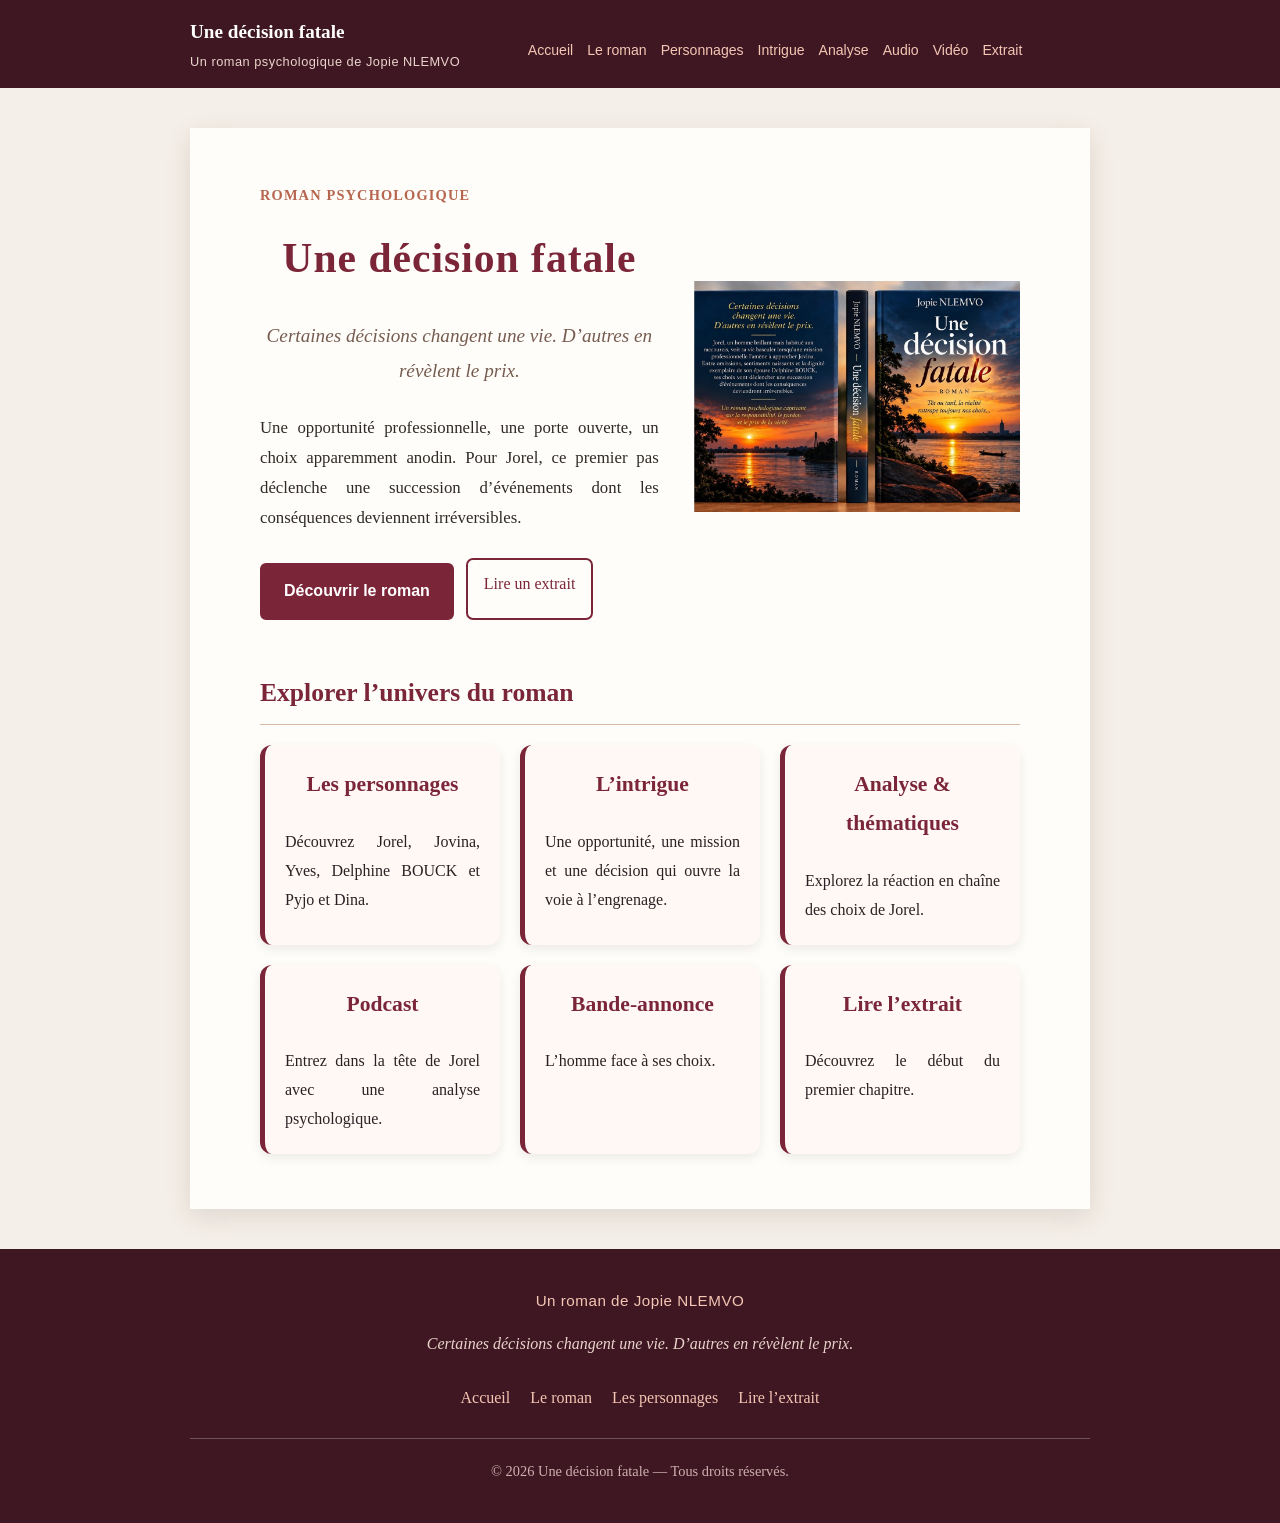
==== commit 4b934cfd: "Add files via upload Amélioration du menu, des personnages et intégration de la bande-annonce" ====
--- a/index.html
+++ b/index.html
@@ -17,29 +17,29 @@
 <body id="top">
 
   <header class="entete">
-    <div class="entete-contenu">
+  <div class="entete-contenu">
 
-      <div class="identite-auteur">
-        <a class="logo" href="index.html">Une décision fatale</a>
+    <div class="identite-auteur">
+      <a class="logo" href="index.html">Une décision fatale</a>
 
-        <p class="auteur-haut">
-          Un roman de Jopie NLEMVO
-        </p>
-      </div>
+      <p class="auteur-haut">
+        Un roman psychologique de Jopie NLEMVO
+      </p>
+    </div>
 
-      <nav class="navigation" aria-label="Navigation principale">
-        <a href="index.html">Accueil</a>
-        <a href="roman.html">Le roman</a>
-        <a href="personnages.html">Personnages</a>
-        <a href="intrigue.html">L’intrigue</a>
-        <a href="analyse.html">Analyse</a>
-        <a href="audio.html">Audio</a>
-        <a href="video.html">Bande-annonce</a>
-        <a href="extrait.html">Extrait</a>
-      </nav>
+    <nav class="navigation" aria-label="Navigation principale">
+      <a href="index.html">Accueil</a>
+      <a href="roman.html">Le roman</a>
+      <a href="personnages.html">Personnages</a>
+      <a href="intrigue.html">Intrigue</a>
+      <a href="analyse.html">Analyse</a>
+      <a href="audio.html">Audio</a>
+      <a href="video.html">Vidéo</a>
+      <a href="extrait.html">Extrait</a>
+    </nav>
 
-    </div>
-  </header>
+  </div>
+</header>
 
   <main>
 
@@ -92,7 +92,7 @@
           <h3>Les personnages</h3>
 
           <p>
-            Découvrez Jorel, Jovina, Yves, Delphine BOUK et Pyjo.
+            Découvrez Jorel, Jovina, Yves, Delphine BOUCK et Pyjo et Dina.
           </p>
         </a>
 
--- a/style.css
+++ b/style.css
@@ -64,20 +64,31 @@
   text-align: left;
 }
 
-/* Place les liens du menu sur une même ligne */
 .navigation {
   display: flex;
   flex-wrap: wrap;
-  gap: 10px 18px;
   justify-content: center;
-}
-
-/* Style des liens du menu */
+  gap: 8px 14px;
+  max-width: 520px;
+  margin: 14px auto 0;
+}
+
 .navigation a {
+  display: inline-block;
   color: #f5c6b4;
   font-family: Arial, sans-serif;
-  font-size: 0.95rem;
+  font-size: 0.88rem;
+  line-height: 1.2;
   text-decoration: none;
+  white-space: nowrap;
+  padding: 3px 0;
+  transition: color 0.2s ease, transform 0.2s ease;
+}
+
+.navigation a:hover,
+.navigation a:focus {
+  color: #ffffff;
+  transform: translateY(-1px);
 }
 
 /* Style au passage de la souris */
@@ -1067,4 +1078,52 @@
 
 #contenu-extrait p:last-child {
   margin-bottom: 0;
+}
+
+@media (max-width: 700px) {
+  .entete {
+    padding: 16px 14px;
+  }
+
+  .entete-contenu {
+    flex-direction: column;
+    align-items: center;
+    gap: 10px;
+  }
+
+  .identite-auteur {
+    text-align: center;
+  }
+
+  .logo {
+    font-size: 1.25rem;
+  }
+
+  .auteur-haut {
+    margin: 5px 0 0;
+    font-size: 0.84rem;
+  }
+
+  .navigation {
+    margin-top: 2px;
+    max-width: 340px;
+  }
+}
+
+.video-youtube {
+  position: relative;
+  width: 100%;
+  max-width: 850px;
+  aspect-ratio: 16 / 9;
+  margin: 24px auto 0;
+  overflow: hidden;
+  border-radius: 8px;
+  background: #1b0b10;
+  box-shadow: 0 10px 24px rgba(62, 23, 34, 0.18);
+}
+
+.video-youtube iframe {
+  width: 100%;
+  height: 100%;
+  border: 0;
 }
